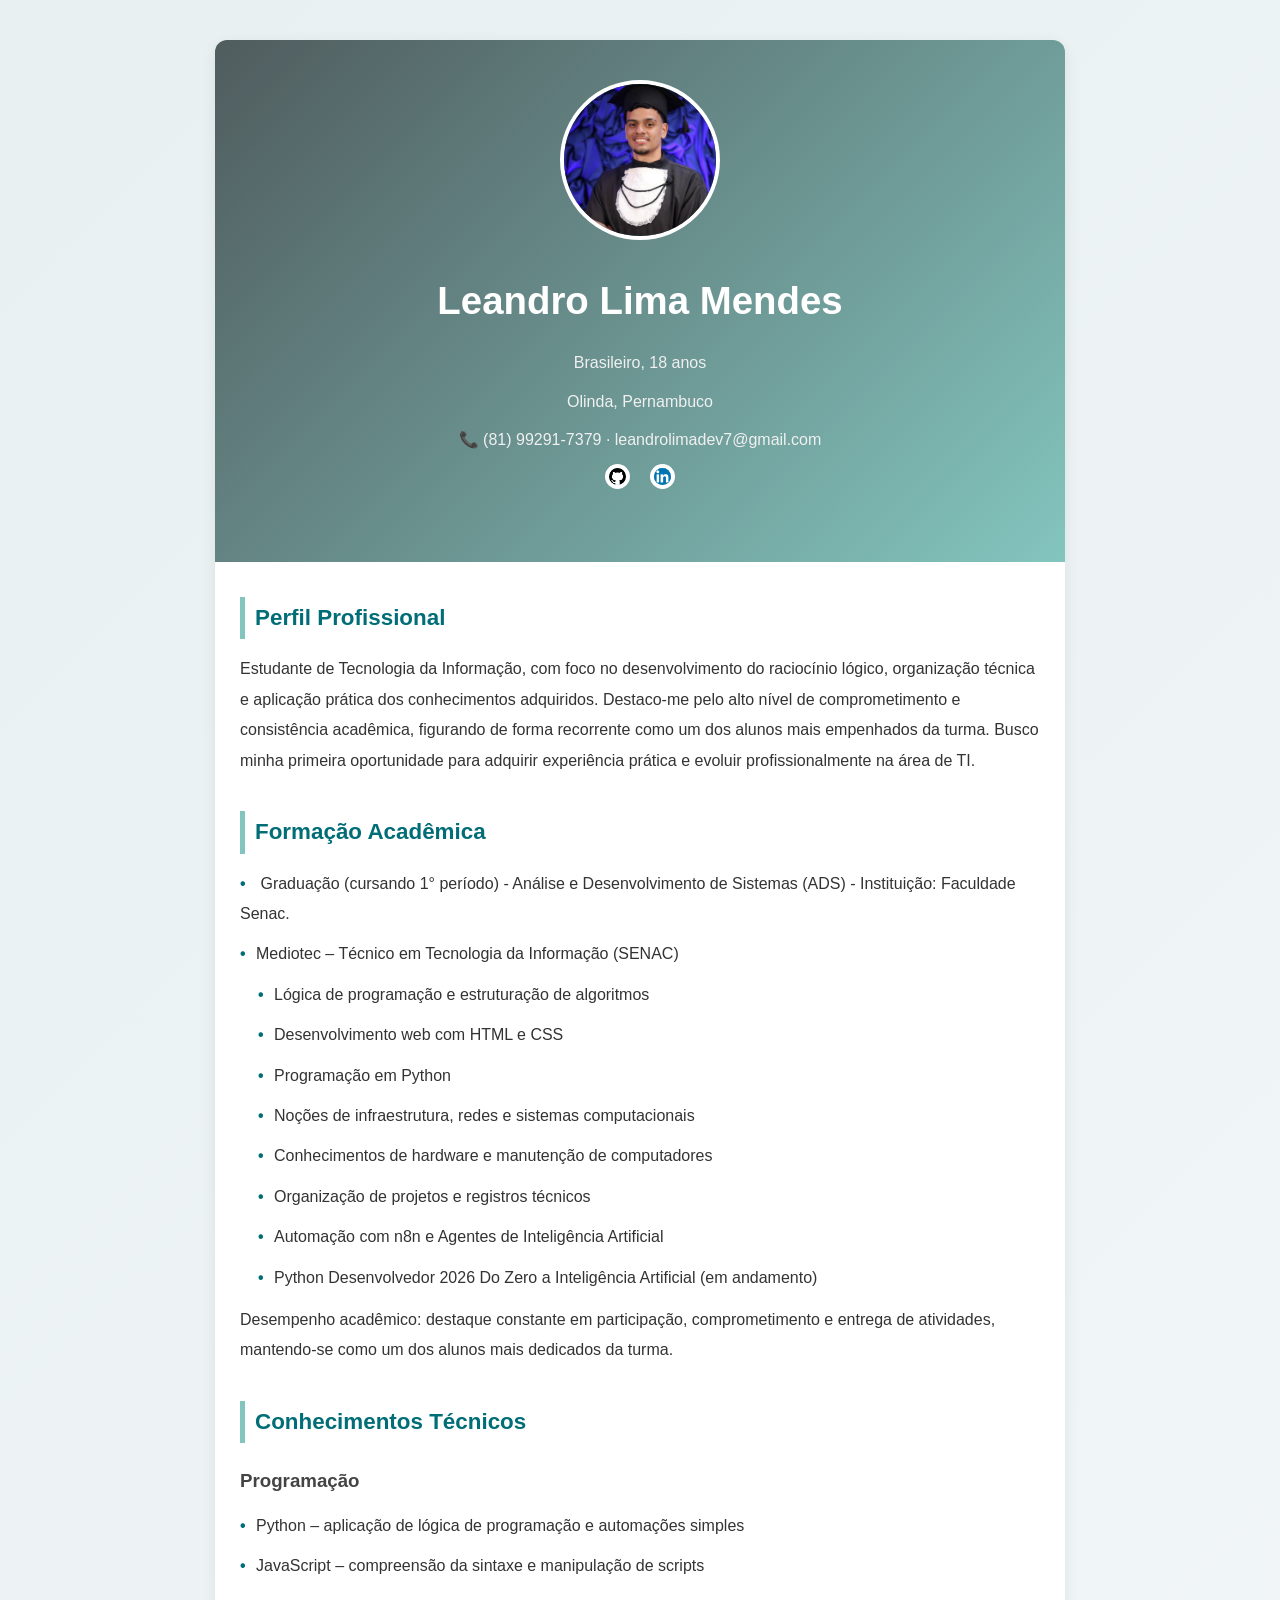
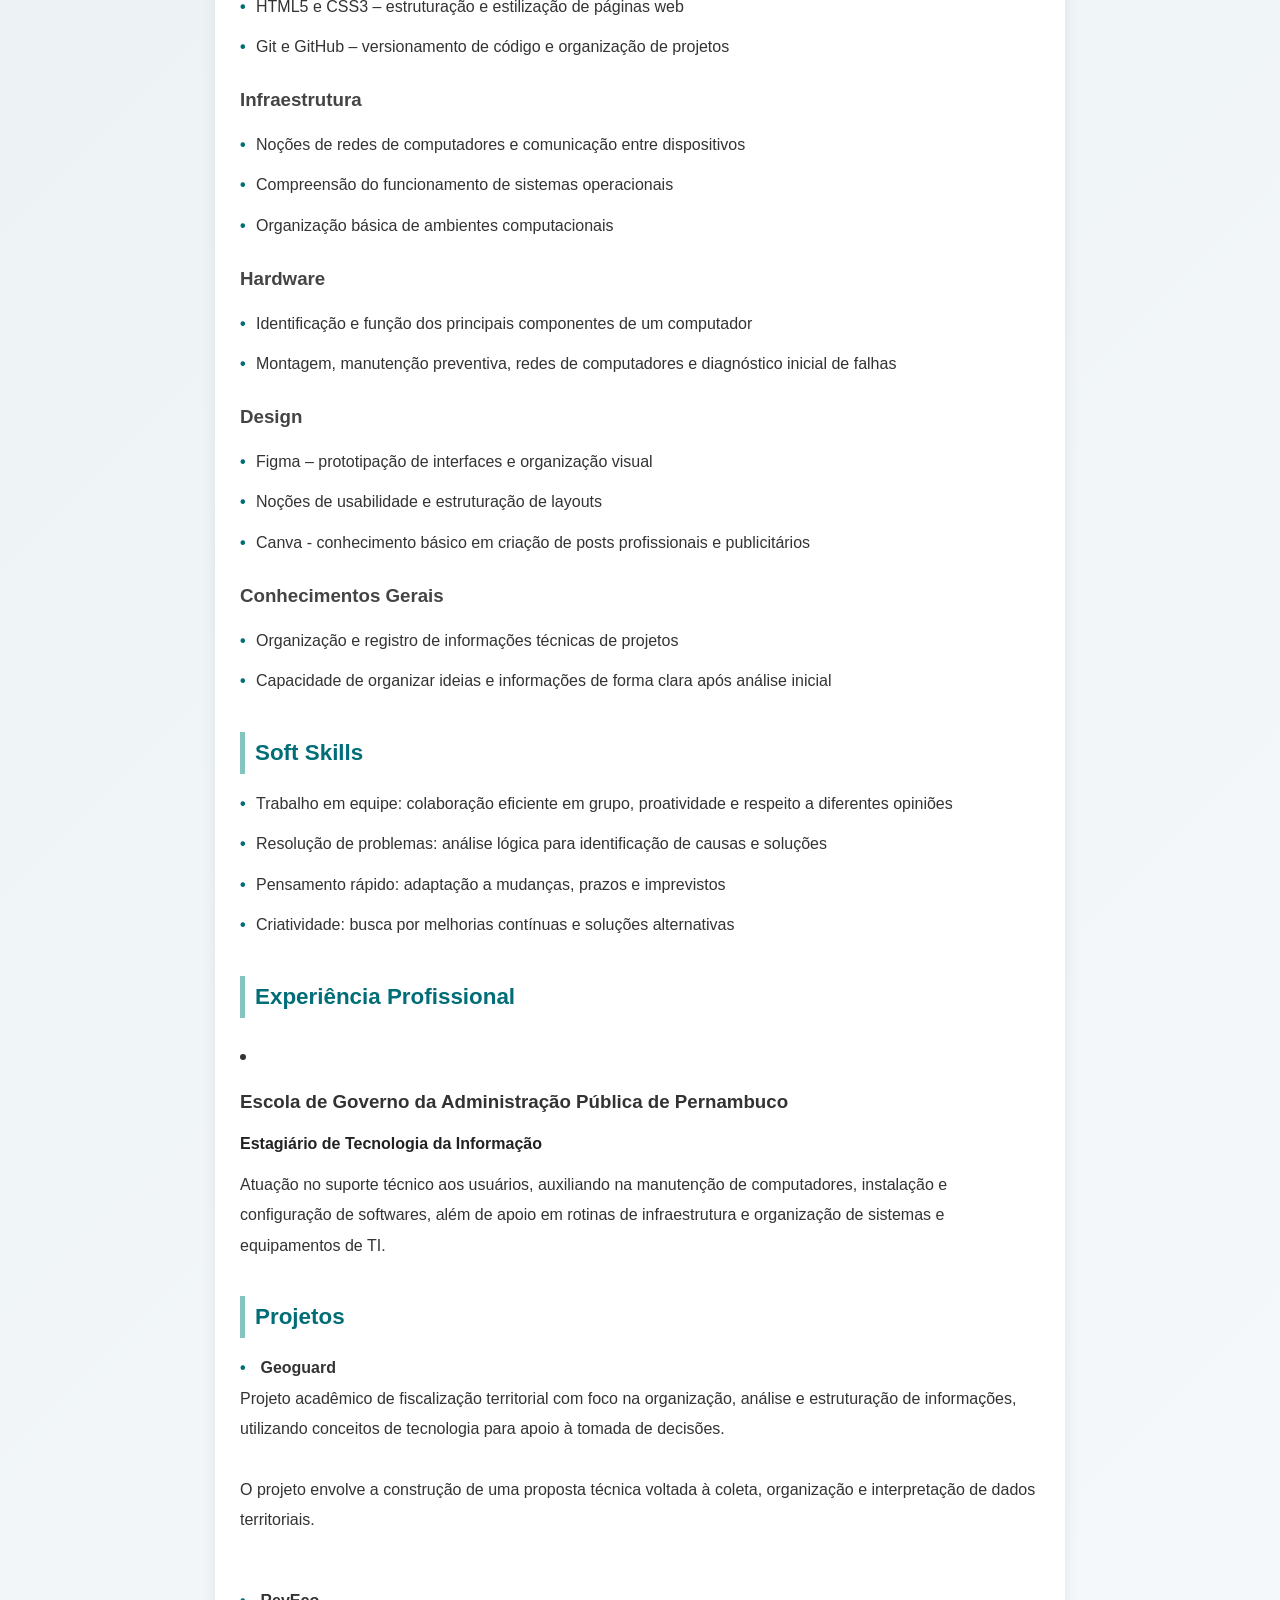
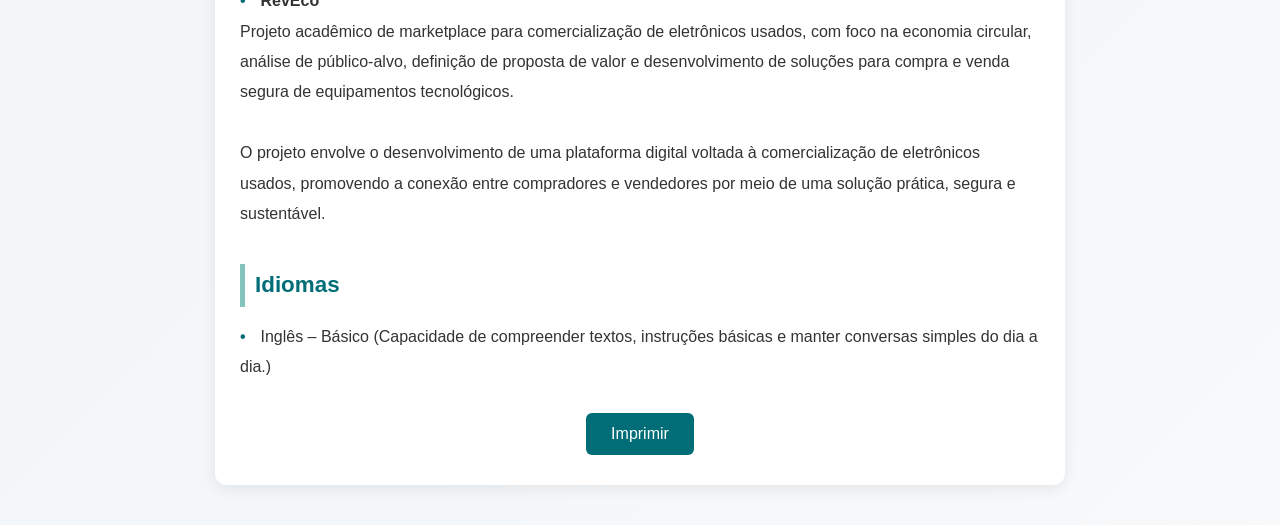
==== index.html.html @ 0cb77a2b "Add files via upload" ====
<!DOCTYPE html>
<html lang="pt-br">
<head>
    <meta charset="UTF-8">
    <meta name="viewport" content="width=device-width, initial-scale=1.0">
    <title>Currículo - Leandro Lima Mendes</title>
    <link rel="stylesheet" href="./style.css">
</head>

<body>

<div class="container">

<header class="header">
    <img src="./foto-curriculo2.jpg" alt="Foto de perfil" width="200px">

    <h1>Leandro Lima Mendes</h1>

    <p>Brasileiro, 18 anos</p>
    <p>Olinda, Pernambuco</p>
    <p>📞 (81) 99291-7379 · leandrolimadev7@gmail.com</p>

    <p class="social-links">
        <a href="https://github.com/LeandroLimaMendes" target="_blank">
            <img src="./github_logo.png" alt="GitHub" width="20px">
        </a>

        <a href="https://www.linkedin.com/in/leandro-lima-mendes" target="_blank">
            <img src="./linkedin_logo.png" alt="LinkedIn" width="20px">
        </a>
    </p>

</header>


<main>

<h2>Perfil Profissional</h2>

<p>
Estudante de Tecnologia da Informação, com foco no desenvolvimento do raciocínio lógico, organização técnica
e aplicação prática dos conhecimentos adquiridos. Destaco-me pelo alto nível de comprometimento e consistência acadêmica,
figurando de forma recorrente como um dos alunos mais empenhados da turma.
Busco minha primeira oportunidade para adquirir experiência prática
e evoluir profissionalmente na área de TI.
</p>


<h2>Formação Acadêmica</h2>

<ul>

<li>

Graduação (cursando 1° período) - Análise e
Desenvolvimento de Sistemas (ADS) - Instituição: Faculdade
Senac.<br>

<li>Mediotec – Técnico em Tecnologia da Informação (SENAC)

<ul>

<li>Lógica de programação e estruturação de algoritmos</li>
<li>Desenvolvimento web com HTML e CSS</li>
<li>Programação em Python</li>
<li>Noções de infraestrutura, redes e sistemas computacionais</li>
<li>Conhecimentos de hardware e manutenção de computadores</li>
<li>Organização de projetos e registros técnicos</li>
<li>Automação com n8n e Agentes de Inteligência Artificial </li>
<li>Python Desenvolvedor 2026 Do Zero a Inteligência Artificial (em andamento) </li>

</ul>

<p>
Desempenho acadêmico: destaque constante em participação,
comprometimento e entrega de atividades,
mantendo-se como um dos alunos mais dedicados da turma.
</p>

</li>

</ul>


<h2>Conhecimentos Técnicos</h2>


<h3>Programação</h3>

<ul>

<li>Python – aplicação de lógica de programação e automações simples</li>
<li>JavaScript – compreensão da sintaxe e manipulação de scripts</li>
<li>HTML5 e CSS3 – estruturação e estilização de páginas web</li>
<li>Git e GitHub – versionamento de código e organização de projetos</li>

</ul>


<h3>Infraestrutura</h3>

<ul>

<li>Noções de redes de computadores e comunicação entre dispositivos</li>
<li>Compreensão do funcionamento de sistemas operacionais</li>
<li>Organização básica de ambientes computacionais</li>

</ul>


<h3>Hardware</h3>

<ul>

<li>Identificação e função dos principais componentes de um computador</li>
<li>Montagem, manutenção preventiva, redes de computadores e diagnóstico inicial de falhas</li>

</ul>


<h3>Design</h3>

<ul>

<li>Figma – prototipação de interfaces e organização visual</li>
<li>Noções de usabilidade e estruturação de layouts</li>
<li>Canva - conhecimento básico em criação de posts profissionais e publicitários</li>

</ul>


<h3>Conhecimentos Gerais</h3>

<ul>

<li>Organização e registro de informações técnicas de projetos</li>
<li>Capacidade de organizar ideias e informações de forma clara após análise inicial</li>

</ul>


<h2>Soft Skills</h2>

<ul>

<li>Trabalho em equipe: colaboração eficiente em grupo, proatividade e respeito a diferentes opiniões</li>
<li>Resolução de problemas: análise lógica para identificação de causas e soluções</li>
<li>Pensamento rápido: adaptação a mudanças, prazos e imprevistos</li>
<li>Criatividade: busca por melhorias contínuas e soluções alternativas</li>

</ul>


<h2>Experiência Profissional</h2>

<h3>
<li>
<p>Escola de Governo da Administração Pública de Pernambuco</h3>
    <strong>Estagiário de Tecnologia da Informação</strong>
</p>

<p>
Atuação no suporte técnico aos usuários, auxiliando na manutenção de computadores,
instalação e configuração de softwares, além de apoio em rotinas de infraestrutura
e organização de sistemas e equipamentos de TI.
</p>


<h2>Projetos</h2>

<ul>

<li>

<strong>Geoguard</strong><br>

Projeto acadêmico de fiscalização territorial com foco na organização,
análise e estruturação de informações, utilizando conceitos de tecnologia
para apoio à tomada de decisões.

<br><br>

O projeto envolve a construção de uma proposta técnica voltada à coleta,
organização e interpretação de dados territoriais.

</li>

</br>

<li>

<strong>RevEco</strong><br>


Projeto acadêmico de marketplace para comercialização de eletrônicos usados, com foco na economia circular,
análise de público-alvo, definição de proposta de valor e desenvolvimento de soluções para compra e venda segura de equipamentos tecnológicos.

<br><br>

O projeto envolve o desenvolvimento de uma plataforma digital voltada à comercialização de eletrônicos usados, 
promovendo a conexão entre compradores e vendedores por meio de uma solução prática, segura e sustentável.

</li>

</ul>


<h2>Idiomas</h2>

<ul>

<li>
Inglês – Básico (Capacidade de compreender textos, instruções básicas e manter conversas simples do dia a dia.)
</li>

</ul>


<div class="button">
<button id="btn-print">Imprimir</button>
</div>

</main>

</div>

<script src="script.js"></script>

</body>
</html>
---- style.css ----
* {
    margin: 0;
    padding: 0;
    box-sizing: border-box;
}

body {
    font-family: "Poppins", Arial, sans-serif;
    background: linear-gradient(135deg, #e8f0f2, #f7f9fb);
    color: #222;
    line-height: 1.9; /* AUMENTADO */
    display: flex;
    justify-content: center;
    align-items: flex-start;
    min-height: 100vh;
    padding: 40px 15px;
}

.container {
    background-color: #ffffff;
    width: 100%;
    max-width: 850px;
    border-radius: 12px;
    box-shadow: 0 4px 15px rgba(0,0,0,0.08);
    overflow: hidden;
    padding-bottom: 30px;
    transition: 0.3s ease;
}

.container:hover {
    box-shadow: 0 6px 20px rgba(0,0,0,0.12);
}

.header {
    text-align: center;
    padding: 40px 20px;
    background: linear-gradient(135deg, #505c5e, #83c5be);
    color: white;
}

.header img {
    width: 160px;
    height: 160px;
    border-radius: 50%;
    object-fit: cover;
    border: 4px solid white;
    margin-bottom: 15px;
    transition: transform 0.3s ease;
}

.header img:hover {
    transform: scale(1.05);
}

.header h1 {
    font-size: 2.4em;
    margin-bottom: 10px;
    font-weight: 700;
    color: #ffffff;
    -webkit-print-color-adjust: exact;
    print-color-adjust: exact;
}

.header p {
    margin: 8px 0;
    font-size: 1em;
    color: #f0f0f0;
    -webkit-print-color-adjust: exact;
    print-color-adjust: exact;
}

.header a {
    margin: 0 8px;
    display: inline-block;
    transition: transform 0.2s ease, opacity 0.3s ease;
}

.header a img {
    width: 25px;
    height: 25px;
}

.header a:hover {
    transform: translateY(-2px);
    opacity: 0.8;
}

main {
    padding: 0 25px;
}

h2 {
    color: #006d77;
    border-left: 5px solid #83c5be;
    padding-left: 10px;
    margin: 35px 0 15px 0;
    font-size: 1.4em;
}

h3 {
    margin-top: 20px;
    color: #444;
}

p, li {
    font-size: 1em;
    color: #333;
    margin: 10px 0; /* AUMENTADO */
}

ul {
    list-style: none;
    margin: 12px 0;
    padding-left: 0;
}

ul ul {
    margin-top: 8px;
    padding-left: 18px;
}

ul li::before {
    content: "•";
    color: #006d77;
    font-weight: bold;
    display: inline-block;
    width: 16px;
}

[data-share-badge-id] {
    margin: 10px;
    display: inline-block;
}

.button {
    text-align: center;
    margin-top: 30px;
}

#btn-print {
    background-color: #006d77;
    color: white;
    border: none;
    padding: 12px 25px;
    border-radius: 6px;
    font-size: 1em;
    cursor: pointer;
    transition: background 0.3s ease;
}

#btn-print:hover {
    background-color: #0a9396;
}

@media print {
    body {
        background: white;
        -webkit-print-color-adjust: exact;
        print-color-adjust: exact;
    }

    .button {
        display: none;
    }

    .container {
        box-shadow: none;
        border: none;
    }

    .header {
        background: #006d77 !important;
        color: white !important;
        -webkit-print-color-adjust: exact;
        print-color-adjust: exact;
    }

    .header h1 {
        color: #ffffff !important;
    }
}

@media (max-width: 600px) {
    .header img {
        width: 120px;
        height: 120px;
    }

    .header h1 {
        font-size: 1.8em;
    }

    h2 {
        font-size: 1.2em;
    }

    p, li {
        font-size: 0.95em;
    }
}
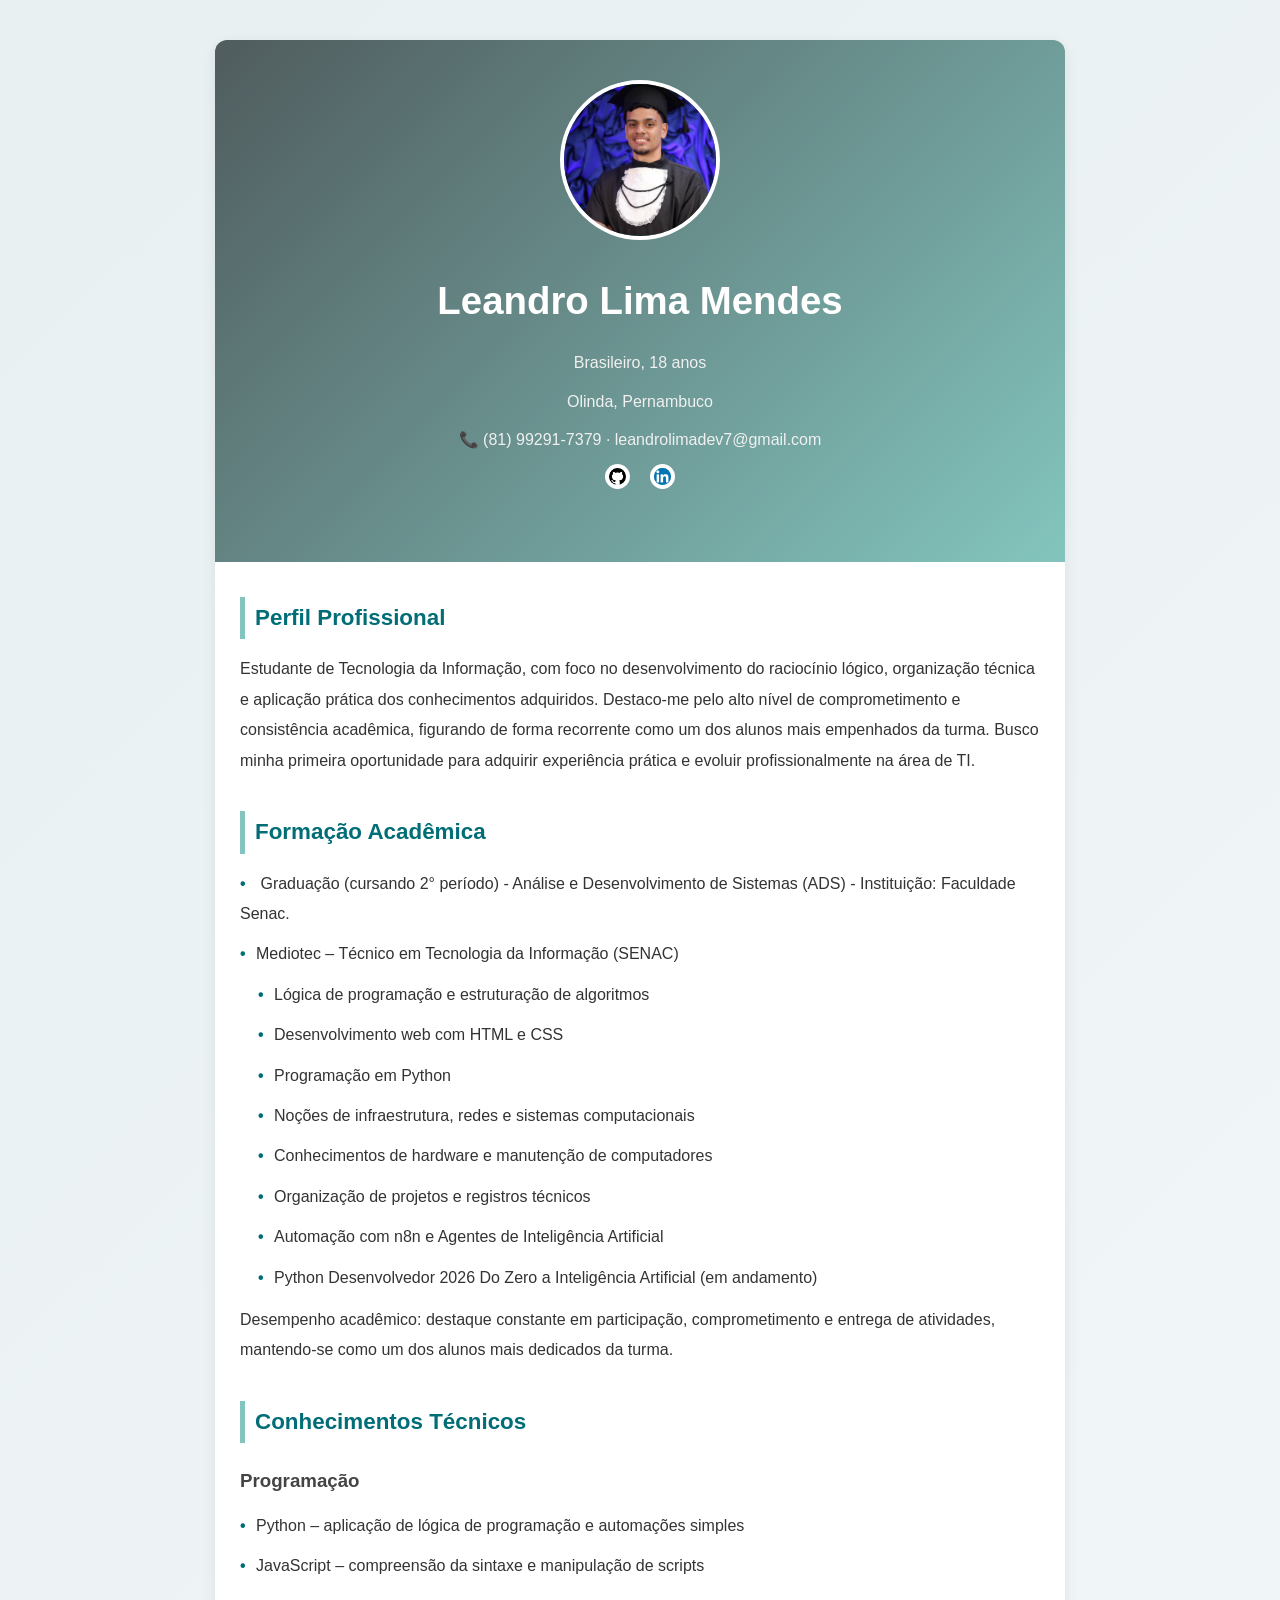
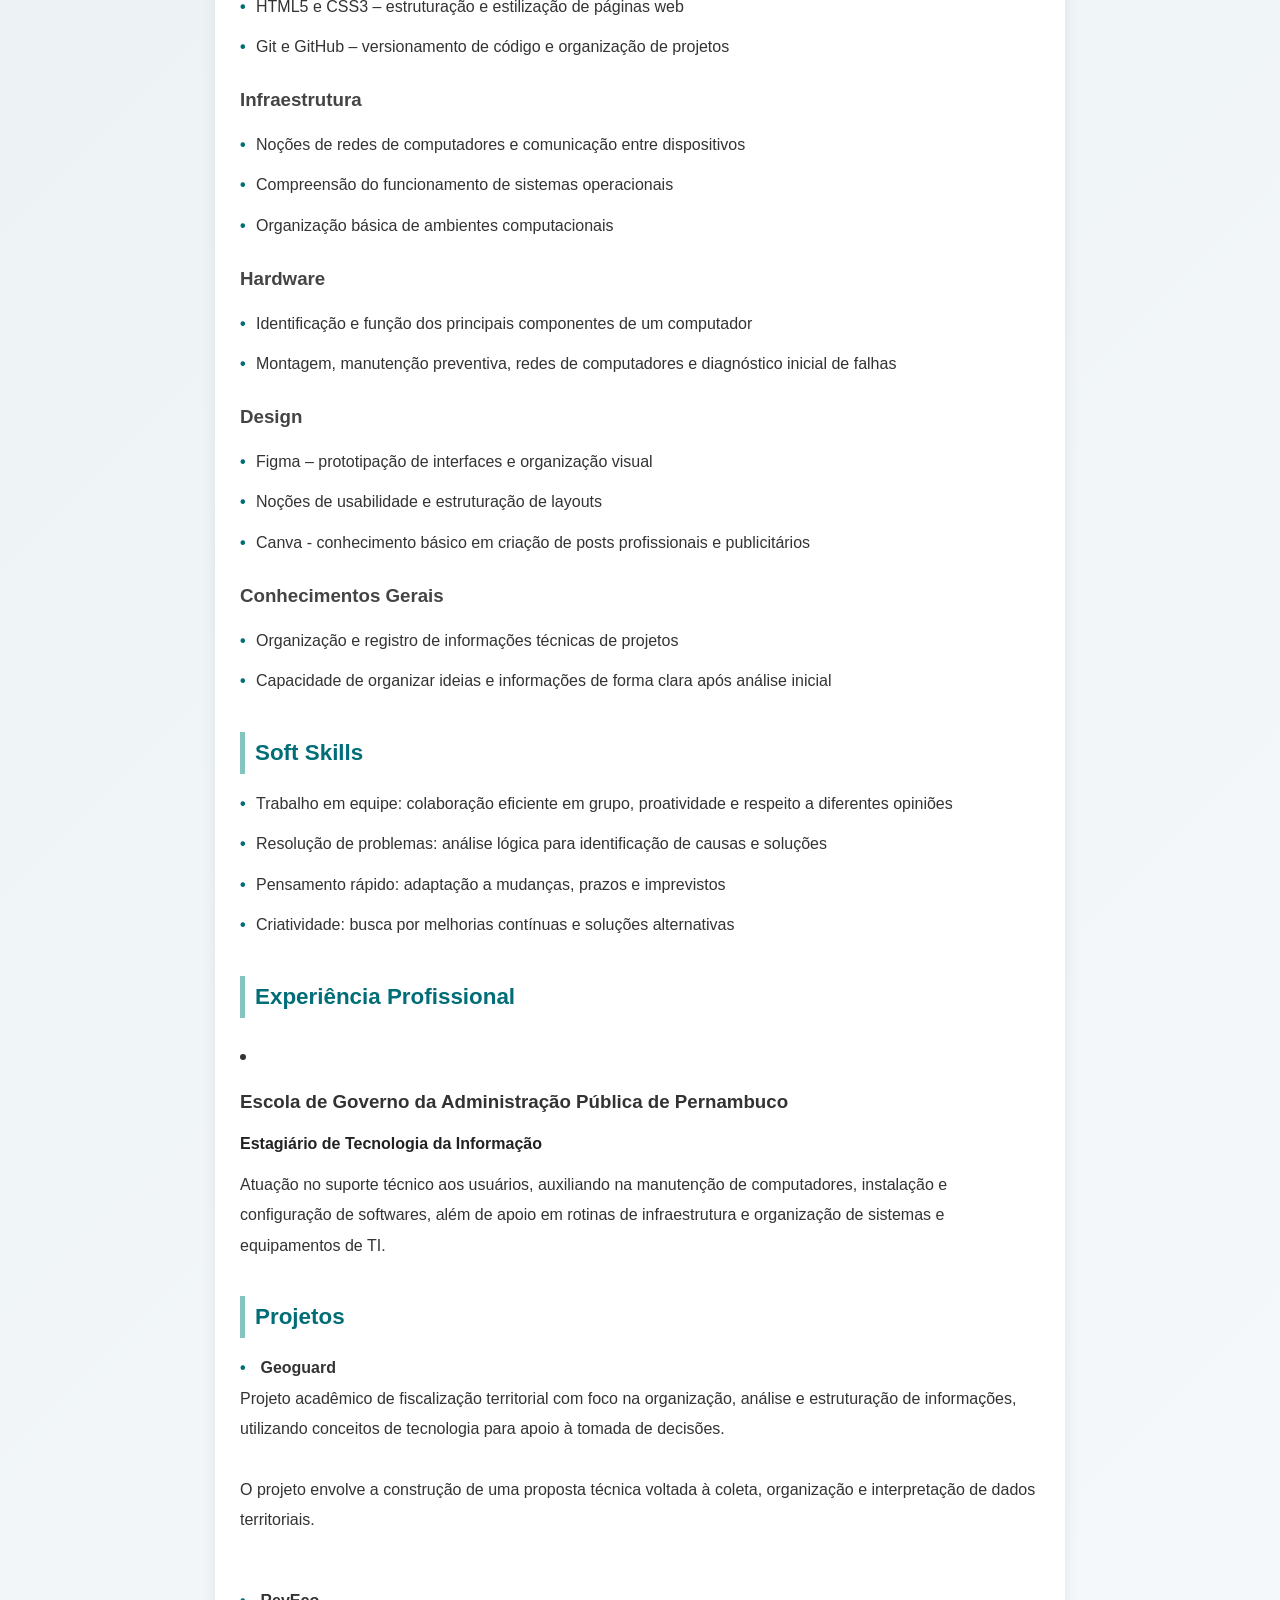
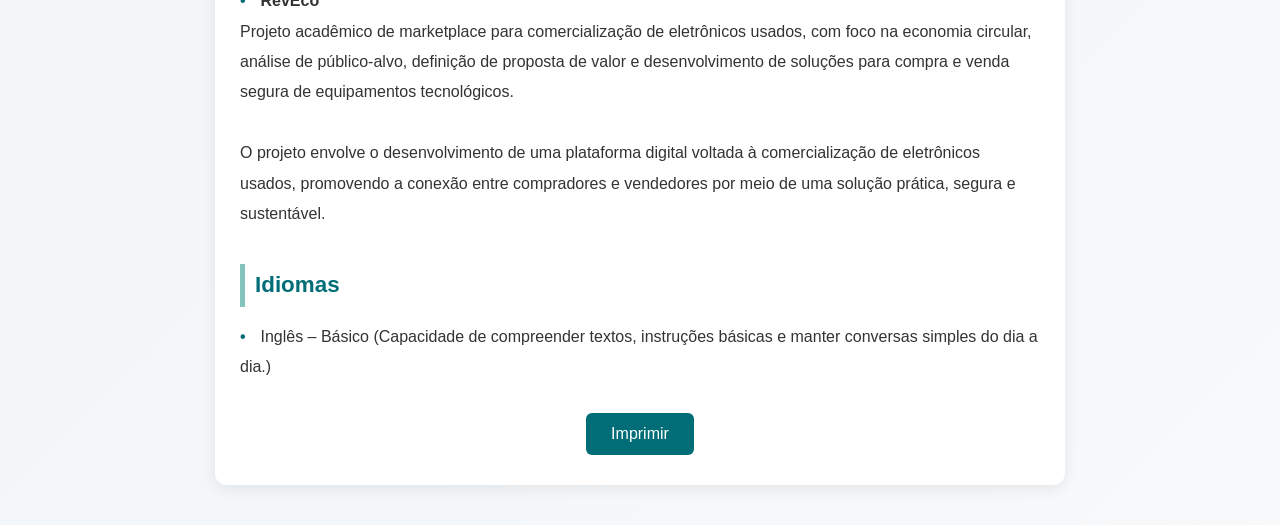
==== commit 204d1f29: "Add files via upload" ====
--- a/index.html.html
+++ b/index.html.html
@@ -52,7 +52,7 @@
 
 <li>
 
-Graduação (cursando 1° período) - Análise e
+Graduação (cursando 2° período) - Análise e
 Desenvolvimento de Sistemas (ADS) - Instituição: Faculdade
 Senac.<br>
 
